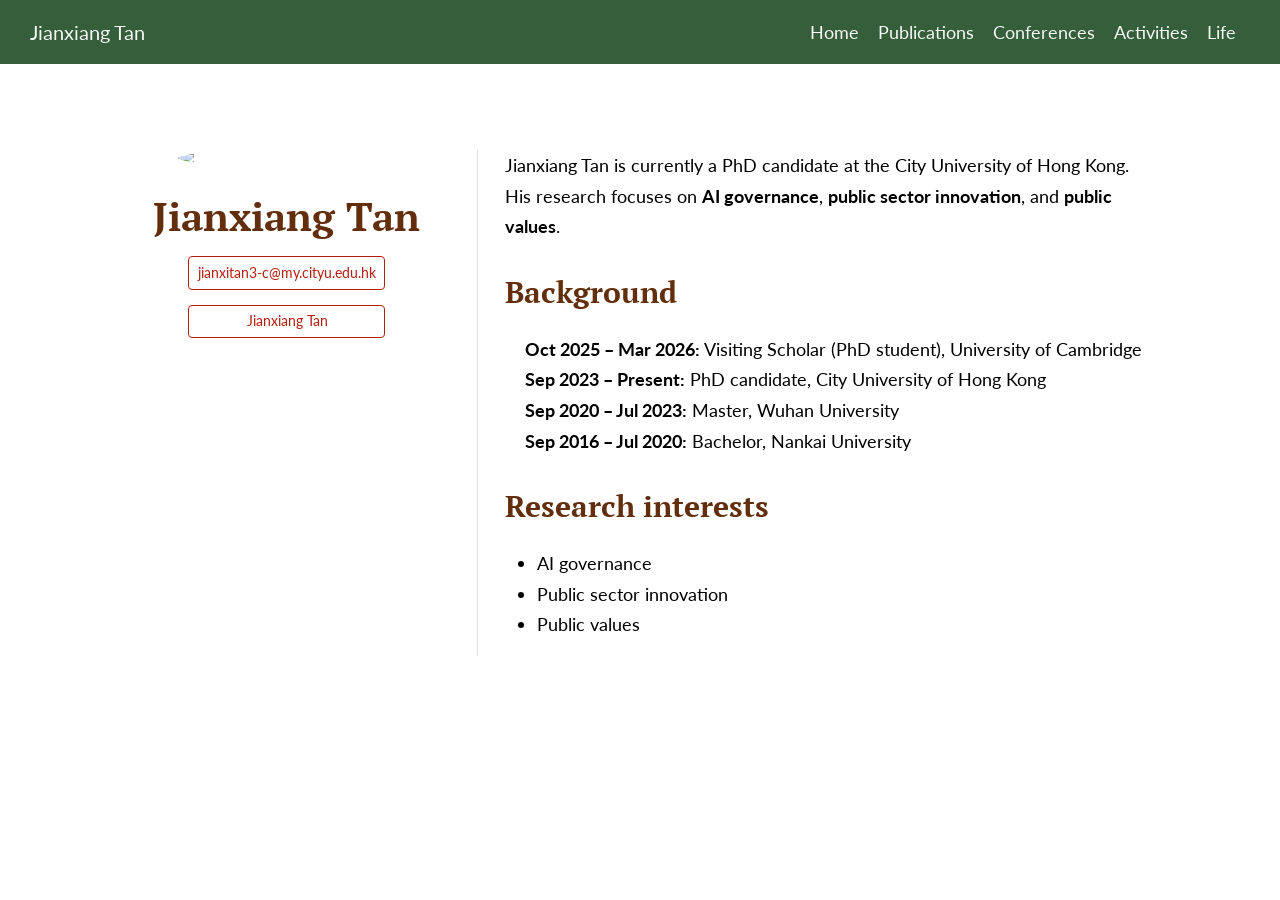
==== docs/index.html @ 8f4396fd "up" ====
<!DOCTYPE html>
<html xmlns="http://www.w3.org/1999/xhtml" lang="en" xml:lang="en"><head>

<meta charset="utf-8">
<meta name="generator" content="quarto-1.8.26">

<meta name="viewport" content="width=device-width, initial-scale=1.0, user-scalable=yes">


<title>Jianxiang Tan</title>
<style>
code{white-space: pre-wrap;}
span.smallcaps{font-variant: small-caps;}
div.columns{display: flex; gap: min(4vw, 1.5em);}
div.column{flex: auto; overflow-x: auto;}
div.hanging-indent{margin-left: 1.5em; text-indent: -1.5em;}
ul.task-list{list-style: none;}
ul.task-list li input[type="checkbox"] {
  width: 0.8em;
  margin: 0 0.8em 0.2em -1em; /* quarto-specific, see https://github.com/quarto-dev/quarto-cli/issues/4556 */ 
  vertical-align: middle;
}
</style>


<script src="site_libs/quarto-nav/quarto-nav.js"></script>
<script src="site_libs/quarto-nav/headroom.min.js"></script>
<script src="site_libs/clipboard/clipboard.min.js"></script>
<script src="site_libs/quarto-search/autocomplete.umd.js"></script>
<script src="site_libs/quarto-search/fuse.min.js"></script>
<script src="site_libs/quarto-search/quarto-search.js"></script>
<meta name="quarto:offset" content="./">
<link href="./images/site-logo.png" rel="icon" type="image/png">
<script src="site_libs/quarto-html/quarto.js" type="module"></script>
<script src="site_libs/quarto-html/tabsets/tabsets.js" type="module"></script>
<script src="site_libs/quarto-html/axe/axe-check.js" type="module"></script>
<script src="site_libs/quarto-html/popper.min.js"></script>
<script src="site_libs/quarto-html/tippy.umd.min.js"></script>
<link href="site_libs/quarto-html/tippy.css" rel="stylesheet">
<link href="site_libs/quarto-html/quarto-syntax-highlighting-2655609e4c4ce2e7dd4199da68fd4791.css" rel="stylesheet" id="quarto-text-highlighting-styles">
<script src="site_libs/bootstrap/bootstrap.min.js"></script>
<link href="site_libs/bootstrap/bootstrap-icons.css" rel="stylesheet">
<link href="site_libs/bootstrap/bootstrap-1a0819a297ff20267eb422198c76515e.min.css" rel="stylesheet" append-hash="true" id="quarto-bootstrap" data-mode="light">
<script id="quarto-search-options" type="application/json">{
  "location": "navbar",
  "copy-button": false,
  "collapse-after": 3,
  "panel-placement": "end",
  "type": "overlay",
  "limit": 50,
  "keyboard-shortcut": [
    "f",
    "/",
    "s"
  ],
  "show-item-context": false,
  "language": {
    "search-no-results-text": "No results",
    "search-matching-documents-text": "matching documents",
    "search-copy-link-title": "Copy link to search",
    "search-hide-matches-text": "Hide additional matches",
    "search-more-match-text": "more match in this document",
    "search-more-matches-text": "more matches in this document",
    "search-clear-button-title": "Clear",
    "search-text-placeholder": "",
    "search-detached-cancel-button-title": "Cancel",
    "search-submit-button-title": "Submit",
    "search-label": "Search"
  }
}</script>


</head>

<body class="nav-fixed fullcontent quarto-light">

<div id="quarto-search-results"></div>
  <header id="quarto-header" class="headroom fixed-top">
    <nav class="navbar navbar-expand-lg " data-bs-theme="dark">
      <div class="navbar-container container-fluid">
      <div class="navbar-brand-container mx-auto">
    <a class="navbar-brand" href="./index.html">
    <span class="navbar-title">Jianxiang Tan</span>
    </a>
  </div>
            <div id="quarto-search" class="" title="Search"></div>
          <button class="navbar-toggler" type="button" data-bs-toggle="collapse" data-bs-target="#navbarCollapse" aria-controls="navbarCollapse" role="menu" aria-expanded="false" aria-label="Toggle navigation" onclick="if (window.quartoToggleHeadroom) { window.quartoToggleHeadroom(); }">
  <span class="navbar-toggler-icon"></span>
</button>
          <div class="collapse navbar-collapse" id="navbarCollapse">
            <ul class="navbar-nav navbar-nav-scroll ms-auto">
  <li class="nav-item">
    <a class="nav-link active" href="./index.html" aria-current="page"> 
<span class="menu-text">Home</span></a>
  </li>  
  <li class="nav-item">
    <a class="nav-link" href="./publications.html"> 
<span class="menu-text">Publications</span></a>
  </li>  
  <li class="nav-item">
    <a class="nav-link" href="./conferences.html"> 
<span class="menu-text">Conferences</span></a>
  </li>  
  <li class="nav-item">
    <a class="nav-link" href="./activities.html"> 
<span class="menu-text">Activities</span></a>
  </li>  
  <li class="nav-item">
    <a class="nav-link" href="./life.html"> 
<span class="menu-text">Life</span></a>
  </li>  
</ul>
          </div> <!-- /navcollapse -->
            <div class="quarto-navbar-tools">
</div>
      </div> <!-- /container-fluid -->
    </nav>
</header>
<!-- content -->
<div id="quarto-content" class="quarto-container page-columns page-rows-contents page-layout-article page-navbar">
<!-- sidebar -->
<!-- margin-sidebar -->
    
<!-- main -->
<main class="content" id="quarto-document-content">




<div class="quarto-about-trestles">
  <div class="about-entity">
    <img src="images/jianxiang.png" class="about-image
  round " style="height: 12em; width: 12em;">
<header id="title-block-header" class="quarto-title-block default">
<div class="quarto-title">
<h1 class="title">Jianxiang Tan</h1>
</div>
<div class="quarto-title-meta">
  </div>
</header>
    <div class="about-links">
  <a href="" class="about-link" rel="" target="">
    <i class="bi bi-mailbox"></i>
     <span class="about-link-text">jianxitan3-c@my.cityu.edu.hk</span>
  </a>
  <a href="https://www.linkedin.com/in/jason-jianxiang-tan-1a70bb2a3/" class="about-link" rel="" target="">
    <i class="bi bi-linkedin"></i>
     <span class="about-link-text">Jianxiang Tan</span>
  </a>
</div>
  </div>
  <div class="about-contents"><div id="hero-heading">
<p class="hero-lead">
Jianxiang Tan is currently a PhD candidate at the City University of Hong Kong. His research focuses on <strong>AI governance</strong>, <strong>public sector innovation</strong>, and <strong>public values</strong>.
</p>
<section id="background" class="level2">
<h2 data-anchor-id="background">Background</h2>
<ul class="background-list">
<li class="single-line">
<strong>Oct 2025 – Mar 2026:</strong> Visiting Scholar (PhD student), University of Cambridge
</li>
<li class="single-line">
<strong>Sep 2023 – Present:</strong> PhD candidate, City University of Hong Kong
</li>
<li class="single-line">
<strong>Sep 2020 – Jul 2023:</strong> Master, Wuhan University
</li>
<li class="single-line">
<strong>Sep 2016 – Jul 2020:</strong> Bachelor, Nankai University
</li>
</ul>
</section>
<section id="research-interests" class="level2">
<h2 data-anchor-id="research-interests">Research interests</h2>
<ul>
<li>AI governance</li>
<li>Public sector innovation</li>
<li>Public values</li>
</ul>
</section>
</div></div>
</div>





</main> <!-- /main -->
<script id="quarto-html-after-body" type="application/javascript">
  window.document.addEventListener("DOMContentLoaded", function (event) {
    const isCodeAnnotation = (el) => {
      for (const clz of el.classList) {
        if (clz.startsWith('code-annotation-')) {                     
          return true;
        }
      }
      return false;
    }
    const onCopySuccess = function(e) {
      // button target
      const button = e.trigger;
      // don't keep focus
      button.blur();
      // flash "checked"
      button.classList.add('code-copy-button-checked');
      var currentTitle = button.getAttribute("title");
      button.setAttribute("title", "Copied!");
      let tooltip;
      if (window.bootstrap) {
        button.setAttribute("data-bs-toggle", "tooltip");
        button.setAttribute("data-bs-placement", "left");
        button.setAttribute("data-bs-title", "Copied!");
        tooltip = new bootstrap.Tooltip(button, 
          { trigger: "manual", 
            customClass: "code-copy-button-tooltip",
            offset: [0, -8]});
        tooltip.show();    
      }
      setTimeout(function() {
        if (tooltip) {
          tooltip.hide();
          button.removeAttribute("data-bs-title");
          button.removeAttribute("data-bs-toggle");
          button.removeAttribute("data-bs-placement");
        }
        button.setAttribute("title", currentTitle);
        button.classList.remove('code-copy-button-checked');
      }, 1000);
      // clear code selection
      e.clearSelection();
    }
    const getTextToCopy = function(trigger) {
      const outerScaffold = trigger.parentElement.cloneNode(true);
      const codeEl = outerScaffold.querySelector('code');
      for (const childEl of codeEl.children) {
        if (isCodeAnnotation(childEl)) {
          childEl.remove();
        }
      }
      return codeEl.innerText;
    }
    const clipboard = new window.ClipboardJS('.code-copy-button:not([data-in-quarto-modal])', {
      text: getTextToCopy
    });
    clipboard.on('success', onCopySuccess);
    if (window.document.getElementById('quarto-embedded-source-code-modal')) {
      const clipboardModal = new window.ClipboardJS('.code-copy-button[data-in-quarto-modal]', {
        text: getTextToCopy,
        container: window.document.getElementById('quarto-embedded-source-code-modal')
      });
      clipboardModal.on('success', onCopySuccess);
    }
      var localhostRegex = new RegExp(/^(?:http|https):\/\/localhost\:?[0-9]*\//);
      var mailtoRegex = new RegExp(/^mailto:/);
        var filterRegex = new RegExp("https:\/\/jianxiang\.github\.io");
      var isInternal = (href) => {
          return filterRegex.test(href) || localhostRegex.test(href) || mailtoRegex.test(href);
      }
      // Inspect non-navigation links and adorn them if external
     var links = window.document.querySelectorAll('a[href]:not(.nav-link):not(.navbar-brand):not(.toc-action):not(.sidebar-link):not(.sidebar-item-toggle):not(.pagination-link):not(.no-external):not([aria-hidden]):not(.dropdown-item):not(.quarto-navigation-tool):not(.about-link)');
      for (var i=0; i<links.length; i++) {
        const link = links[i];
        if (!isInternal(link.href)) {
          // undo the damage that might have been done by quarto-nav.js in the case of
          // links that we want to consider external
          if (link.dataset.originalHref !== undefined) {
            link.href = link.dataset.originalHref;
          }
        }
      }
    function tippyHover(el, contentFn, onTriggerFn, onUntriggerFn) {
      const config = {
        allowHTML: true,
        maxWidth: 500,
        delay: 100,
        arrow: false,
        appendTo: function(el) {
            return el.parentElement;
        },
        interactive: true,
        interactiveBorder: 10,
        theme: 'quarto',
        placement: 'bottom-start',
      };
      if (contentFn) {
        config.content = contentFn;
      }
      if (onTriggerFn) {
        config.onTrigger = onTriggerFn;
      }
      if (onUntriggerFn) {
        config.onUntrigger = onUntriggerFn;
      }
      window.tippy(el, config); 
    }
    const noterefs = window.document.querySelectorAll('a[role="doc-noteref"]');
    for (var i=0; i<noterefs.length; i++) {
      const ref = noterefs[i];
      tippyHover(ref, function() {
        // use id or data attribute instead here
        let href = ref.getAttribute('data-footnote-href') || ref.getAttribute('href');
        try { href = new URL(href).hash; } catch {}
        const id = href.replace(/^#\/?/, "");
        const note = window.document.getElementById(id);
        if (note) {
          return note.innerHTML;
        } else {
          return "";
        }
      });
    }
    const xrefs = window.document.querySelectorAll('a.quarto-xref');
    const processXRef = (id, note) => {
      // Strip column container classes
      const stripColumnClz = (el) => {
        el.classList.remove("page-full", "page-columns");
        if (el.children) {
          for (const child of el.children) {
            stripColumnClz(child);
          }
        }
      }
      stripColumnClz(note)
      if (id === null || id.startsWith('sec-')) {
        // Special case sections, only their first couple elements
        const container = document.createElement("div");
        if (note.children && note.children.length > 2) {
          container.appendChild(note.children[0].cloneNode(true));
          for (let i = 1; i < note.children.length; i++) {
            const child = note.children[i];
            if (child.tagName === "P" && child.innerText === "") {
              continue;
            } else {
              container.appendChild(child.cloneNode(true));
              break;
            }
          }
          if (window.Quarto?.typesetMath) {
            window.Quarto.typesetMath(container);
          }
          return container.innerHTML
        } else {
          if (window.Quarto?.typesetMath) {
            window.Quarto.typesetMath(note);
          }
          return note.innerHTML;
        }
      } else {
        // Remove any anchor links if they are present
        const anchorLink = note.querySelector('a.anchorjs-link');
        if (anchorLink) {
          anchorLink.remove();
        }
        if (window.Quarto?.typesetMath) {
          window.Quarto.typesetMath(note);
        }
        if (note.classList.contains("callout")) {
          return note.outerHTML;
        } else {
          return note.innerHTML;
        }
      }
    }
    for (var i=0; i<xrefs.length; i++) {
      const xref = xrefs[i];
      tippyHover(xref, undefined, function(instance) {
        instance.disable();
        let url = xref.getAttribute('href');
        let hash = undefined; 
        if (url.startsWith('#')) {
          hash = url;
        } else {
          try { hash = new URL(url).hash; } catch {}
        }
        if (hash) {
          const id = hash.replace(/^#\/?/, "");
          const note = window.document.getElementById(id);
          if (note !== null) {
            try {
              const html = processXRef(id, note.cloneNode(true));
              instance.setContent(html);
            } finally {
              instance.enable();
              instance.show();
            }
          } else {
            // See if we can fetch this
            fetch(url.split('#')[0])
            .then(res => res.text())
            .then(html => {
              const parser = new DOMParser();
              const htmlDoc = parser.parseFromString(html, "text/html");
              const note = htmlDoc.getElementById(id);
              if (note !== null) {
                const html = processXRef(id, note);
                instance.setContent(html);
              } 
            }).finally(() => {
              instance.enable();
              instance.show();
            });
          }
        } else {
          // See if we can fetch a full url (with no hash to target)
          // This is a special case and we should probably do some content thinning / targeting
          fetch(url)
          .then(res => res.text())
          .then(html => {
            const parser = new DOMParser();
            const htmlDoc = parser.parseFromString(html, "text/html");
            const note = htmlDoc.querySelector('main.content');
            if (note !== null) {
              // This should only happen for chapter cross references
              // (since there is no id in the URL)
              // remove the first header
              if (note.children.length > 0 && note.children[0].tagName === "HEADER") {
                note.children[0].remove();
              }
              const html = processXRef(null, note);
              instance.setContent(html);
            } 
          }).finally(() => {
            instance.enable();
            instance.show();
          });
        }
      }, function(instance) {
      });
    }
        let selectedAnnoteEl;
        const selectorForAnnotation = ( cell, annotation) => {
          let cellAttr = 'data-code-cell="' + cell + '"';
          let lineAttr = 'data-code-annotation="' +  annotation + '"';
          const selector = 'span[' + cellAttr + '][' + lineAttr + ']';
          return selector;
        }
        const selectCodeLines = (annoteEl) => {
          const doc = window.document;
          const targetCell = annoteEl.getAttribute("data-target-cell");
          const targetAnnotation = annoteEl.getAttribute("data-target-annotation");
          const annoteSpan = window.document.querySelector(selectorForAnnotation(targetCell, targetAnnotation));
          const lines = annoteSpan.getAttribute("data-code-lines").split(",");
          const lineIds = lines.map((line) => {
            return targetCell + "-" + line;
          })
          let top = null;
          let height = null;
          let parent = null;
          if (lineIds.length > 0) {
              //compute the position of the single el (top and bottom and make a div)
              const el = window.document.getElementById(lineIds[0]);
              top = el.offsetTop;
              height = el.offsetHeight;
              parent = el.parentElement.parentElement;
            if (lineIds.length > 1) {
              const lastEl = window.document.getElementById(lineIds[lineIds.length - 1]);
              const bottom = lastEl.offsetTop + lastEl.offsetHeight;
              height = bottom - top;
            }
            if (top !== null && height !== null && parent !== null) {
              // cook up a div (if necessary) and position it 
              let div = window.document.getElementById("code-annotation-line-highlight");
              if (div === null) {
                div = window.document.createElement("div");
                div.setAttribute("id", "code-annotation-line-highlight");
                div.style.position = 'absolute';
                parent.appendChild(div);
              }
              div.style.top = top - 2 + "px";
              div.style.height = height + 4 + "px";
              div.style.left = 0;
              let gutterDiv = window.document.getElementById("code-annotation-line-highlight-gutter");
              if (gutterDiv === null) {
                gutterDiv = window.document.createElement("div");
                gutterDiv.setAttribute("id", "code-annotation-line-highlight-gutter");
                gutterDiv.style.position = 'absolute';
                const codeCell = window.document.getElementById(targetCell);
                const gutter = codeCell.querySelector('.code-annotation-gutter');
                gutter.appendChild(gutterDiv);
              }
              gutterDiv.style.top = top - 2 + "px";
              gutterDiv.style.height = height + 4 + "px";
            }
            selectedAnnoteEl = annoteEl;
          }
        };
        const unselectCodeLines = () => {
          const elementsIds = ["code-annotation-line-highlight", "code-annotation-line-highlight-gutter"];
          elementsIds.forEach((elId) => {
            const div = window.document.getElementById(elId);
            if (div) {
              div.remove();
            }
          });
          selectedAnnoteEl = undefined;
        };
          // Handle positioning of the toggle
      window.addEventListener(
        "resize",
        throttle(() => {
          elRect = undefined;
          if (selectedAnnoteEl) {
            selectCodeLines(selectedAnnoteEl);
          }
        }, 10)
      );
      function throttle(fn, ms) {
      let throttle = false;
      let timer;
        return (...args) => {
          if(!throttle) { // first call gets through
              fn.apply(this, args);
              throttle = true;
          } else { // all the others get throttled
              if(timer) clearTimeout(timer); // cancel #2
              timer = setTimeout(() => {
                fn.apply(this, args);
                timer = throttle = false;
              }, ms);
          }
        };
      }
        // Attach click handler to the DT
        const annoteDls = window.document.querySelectorAll('dt[data-target-cell]');
        for (const annoteDlNode of annoteDls) {
          annoteDlNode.addEventListener('click', (event) => {
            const clickedEl = event.target;
            if (clickedEl !== selectedAnnoteEl) {
              unselectCodeLines();
              const activeEl = window.document.querySelector('dt[data-target-cell].code-annotation-active');
              if (activeEl) {
                activeEl.classList.remove('code-annotation-active');
              }
              selectCodeLines(clickedEl);
              clickedEl.classList.add('code-annotation-active');
            } else {
              // Unselect the line
              unselectCodeLines();
              clickedEl.classList.remove('code-annotation-active');
            }
          });
        }
    const findCites = (el) => {
      const parentEl = el.parentElement;
      if (parentEl) {
        const cites = parentEl.dataset.cites;
        if (cites) {
          return {
            el,
            cites: cites.split(' ')
          };
        } else {
          return findCites(el.parentElement)
        }
      } else {
        return undefined;
      }
    };
    var bibliorefs = window.document.querySelectorAll('a[role="doc-biblioref"]');
    for (var i=0; i<bibliorefs.length; i++) {
      const ref = bibliorefs[i];
      const citeInfo = findCites(ref);
      if (citeInfo) {
        tippyHover(citeInfo.el, function() {
          var popup = window.document.createElement('div');
          citeInfo.cites.forEach(function(cite) {
            var citeDiv = window.document.createElement('div');
            citeDiv.classList.add('hanging-indent');
            citeDiv.classList.add('csl-entry');
            var biblioDiv = window.document.getElementById('ref-' + cite);
            if (biblioDiv) {
              citeDiv.innerHTML = biblioDiv.innerHTML;
            }
            popup.appendChild(citeDiv);
          });
          return popup.innerHTML;
        });
      }
    }
  });
  </script>
</div> <!-- /content -->




</body></html>
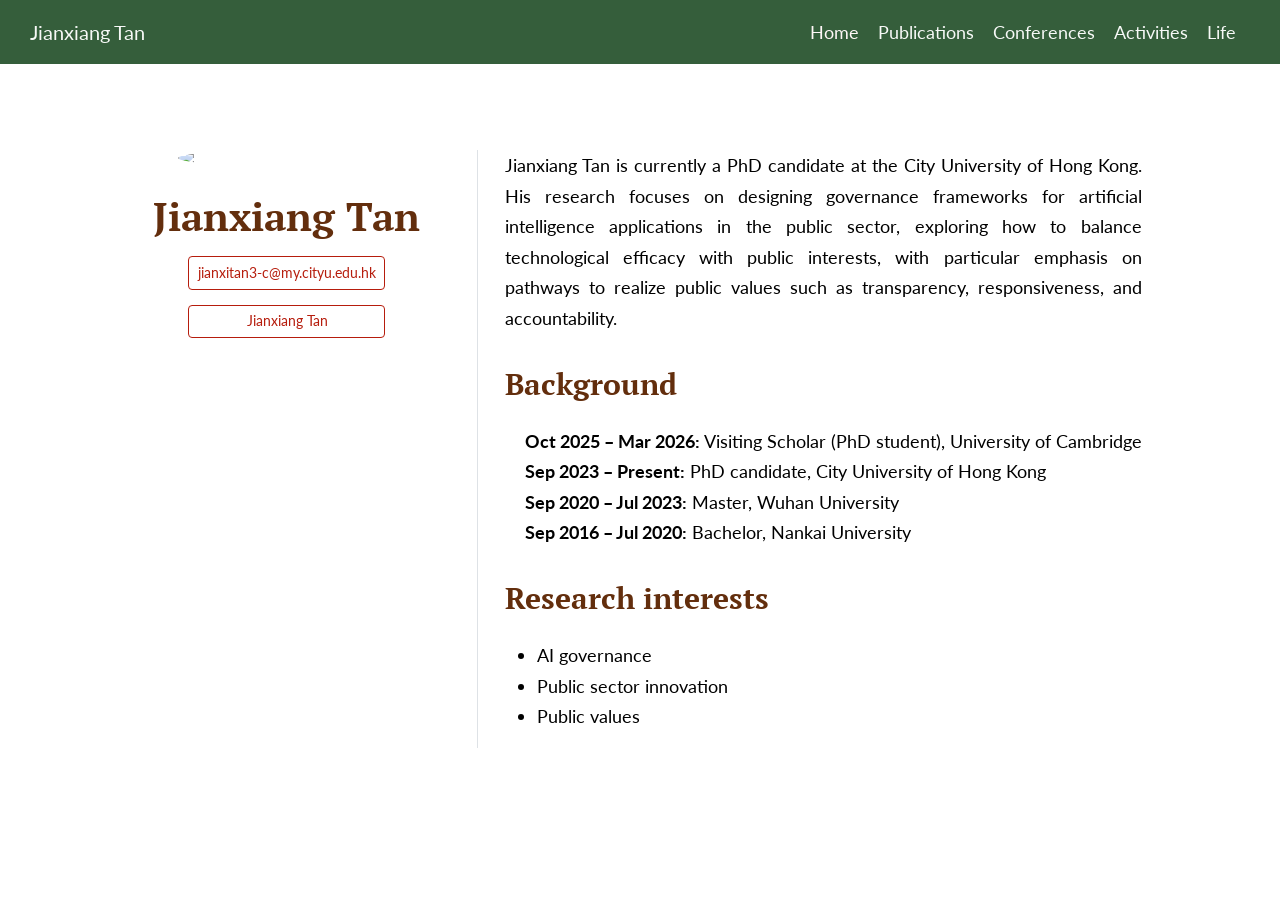
==== commit 9ae9d341: "up" ====
--- a/docs/index.html
+++ b/docs/index.html
@@ -40,7 +40,7 @@
 <link href="site_libs/quarto-html/quarto-syntax-highlighting-2655609e4c4ce2e7dd4199da68fd4791.css" rel="stylesheet" id="quarto-text-highlighting-styles">
 <script src="site_libs/bootstrap/bootstrap.min.js"></script>
 <link href="site_libs/bootstrap/bootstrap-icons.css" rel="stylesheet">
-<link href="site_libs/bootstrap/bootstrap-1a0819a297ff20267eb422198c76515e.min.css" rel="stylesheet" append-hash="true" id="quarto-bootstrap" data-mode="light">
+<link href="site_libs/bootstrap/bootstrap-2f5d10a1a7ddf97fd43c06fd127f6e2a.min.css" rel="stylesheet" append-hash="true" id="quarto-bootstrap" data-mode="light">
 <script id="quarto-search-options" type="application/json">{
   "location": "navbar",
   "copy-button": false,
@@ -151,7 +151,7 @@
   </div>
   <div class="about-contents"><div id="hero-heading">
 <p class="hero-lead">
-Jianxiang Tan is currently a PhD candidate at the City University of Hong Kong. His research focuses on <strong>AI governance</strong>, <strong>public sector innovation</strong>, and <strong>public values</strong>.
+Jianxiang Tan is currently a PhD candidate at the City University of Hong Kong. His research focuses on designing governance frameworks for artificial intelligence applications in the public sector, exploring how to balance technological efficacy with public interests, with particular emphasis on pathways to realize public values such as transparency, responsiveness, and accountability.
 </p>
 <section id="background" class="level2">
 <h2 data-anchor-id="background">Background</h2>
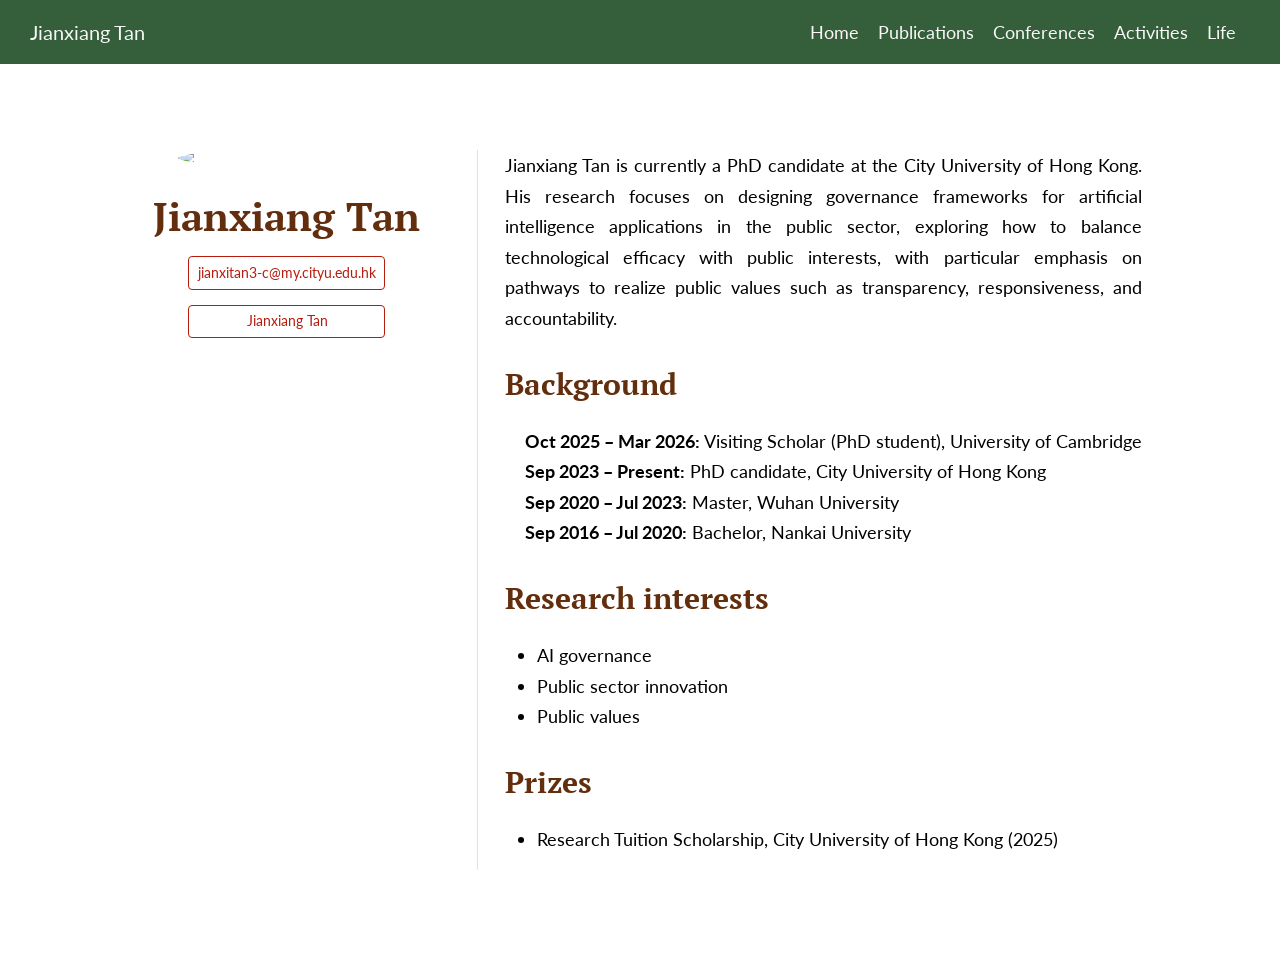
==== commit f46a953f: "e" ====
--- a/docs/index.html
+++ b/docs/index.html
@@ -178,6 +178,12 @@
 <li>Public values</li>
 </ul>
 </section>
+<section id="prizes" class="level2">
+<h2 data-anchor-id="prizes">Prizes</h2>
+<ul>
+<li>Research Tuition Scholarship, City University of Hong Kong (2025)</li>
+</ul>
+</section>
 </div></div>
 </div>
 
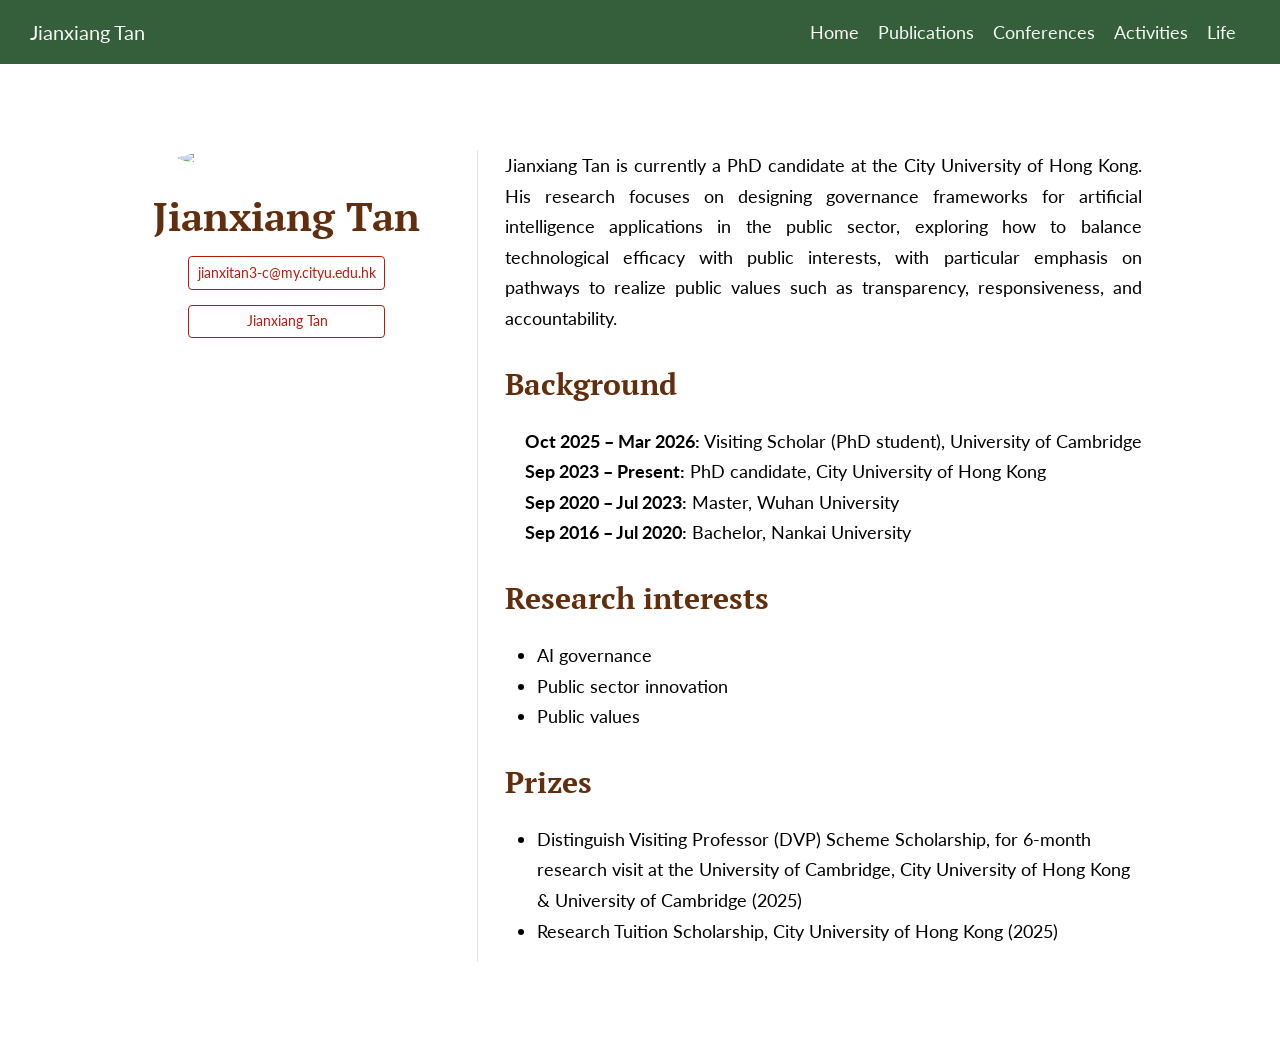
==== commit a70eff2e: "1" ====
--- a/docs/index.html
+++ b/docs/index.html
@@ -181,6 +181,7 @@
 <section id="prizes" class="level2">
 <h2 data-anchor-id="prizes">Prizes</h2>
 <ul>
+<li>Distinguish Visiting Professor (DVP) Scheme Scholarship, for 6-month research visit at the University of Cambridge, City University of Hong Kong &amp; University of Cambridge (2025)</li>
 <li>Research Tuition Scholarship, City University of Hong Kong (2025)</li>
 </ul>
 </section>
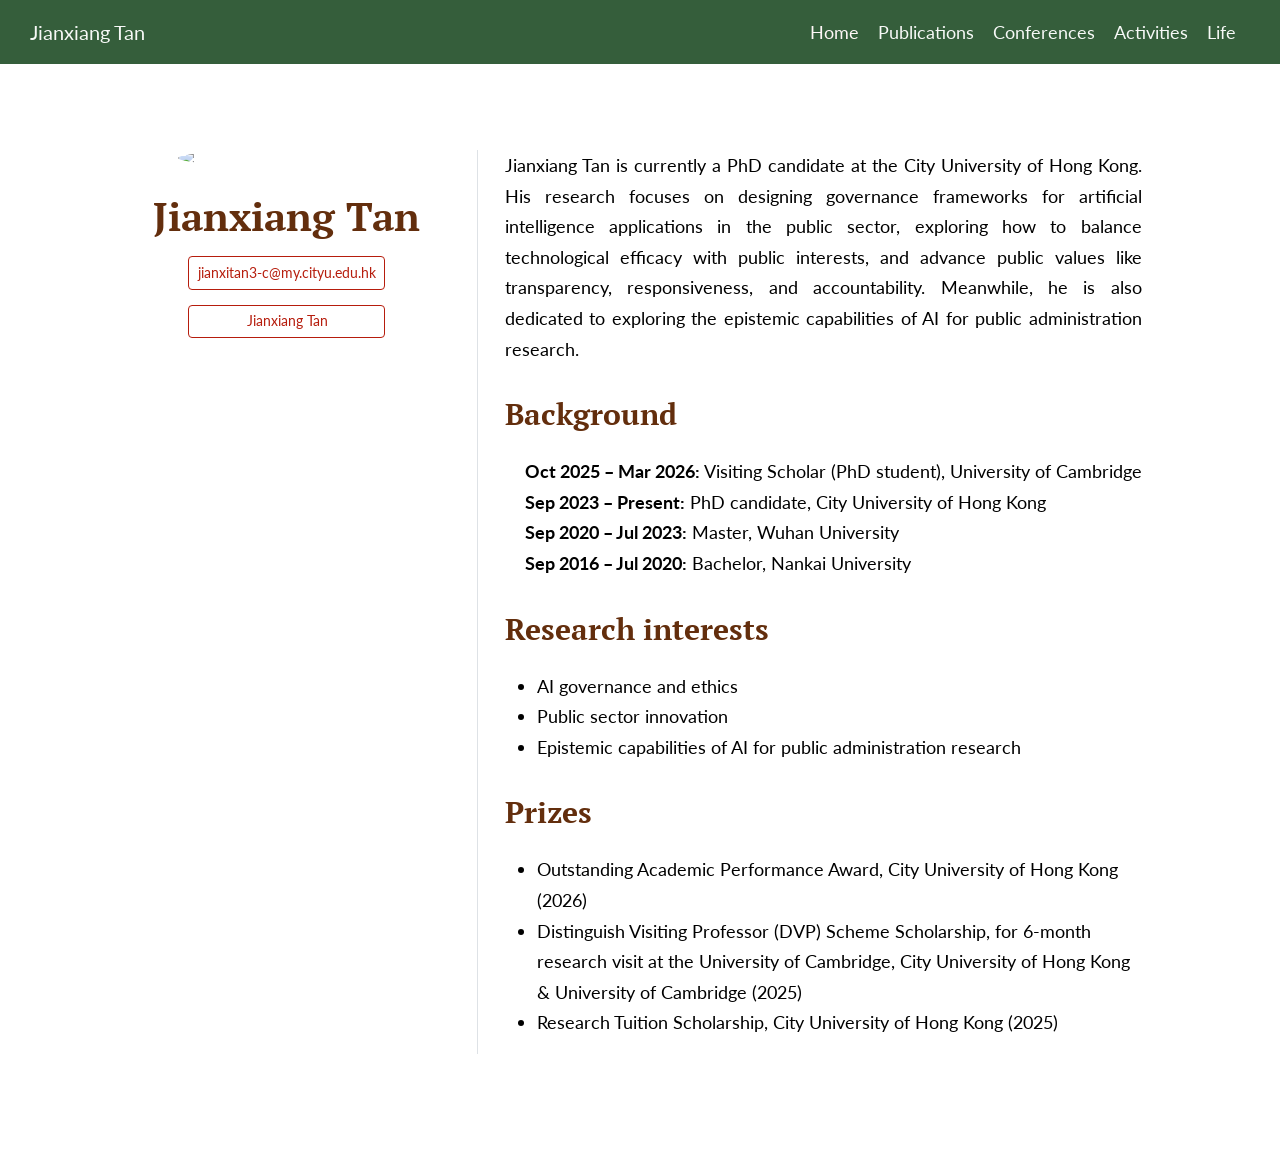
==== commit 6dc7fcaa: "l" ====
--- a/docs/index.html
+++ b/docs/index.html
@@ -151,7 +151,7 @@
   </div>
   <div class="about-contents"><div id="hero-heading">
 <p class="hero-lead">
-Jianxiang Tan is currently a PhD candidate at the City University of Hong Kong. His research focuses on designing governance frameworks for artificial intelligence applications in the public sector, exploring how to balance technological efficacy with public interests, with particular emphasis on pathways to realize public values such as transparency, responsiveness, and accountability.
+Jianxiang Tan is currently a PhD candidate at the City University of Hong Kong. His research focuses on designing governance frameworks for artificial intelligence applications in the public sector, exploring how to balance technological efficacy with public interests, and advance public values like transparency, responsiveness, and accountability. Meanwhile, he is also dedicated to exploring the epistemic capabilities of AI for public administration research.
 </p>
 <section id="background" class="level2">
 <h2 data-anchor-id="background">Background</h2>
@@ -173,14 +173,15 @@
 <section id="research-interests" class="level2">
 <h2 data-anchor-id="research-interests">Research interests</h2>
 <ul>
-<li>AI governance</li>
+<li>AI governance and ethics</li>
 <li>Public sector innovation</li>
-<li>Public values</li>
+<li>Epistemic capabilities of AI for public administration research</li>
 </ul>
 </section>
 <section id="prizes" class="level2">
 <h2 data-anchor-id="prizes">Prizes</h2>
 <ul>
+<li>Outstanding Academic Performance Award, City University of Hong Kong (2026)</li>
 <li>Distinguish Visiting Professor (DVP) Scheme Scholarship, for 6-month research visit at the University of Cambridge, City University of Hong Kong &amp; University of Cambridge (2025)</li>
 <li>Research Tuition Scholarship, City University of Hong Kong (2025)</li>
 </ul>
@@ -259,7 +260,7 @@
     }
       var localhostRegex = new RegExp(/^(?:http|https):\/\/localhost\:?[0-9]*\//);
       var mailtoRegex = new RegExp(/^mailto:/);
-        var filterRegex = new RegExp("https:\/\/jianxiang\.github\.io");
+        var filterRegex = new RegExp("https:\/\/jianxiang-Tan\.github\.io");
       var isInternal = (href) => {
           return filterRegex.test(href) || localhostRegex.test(href) || mailtoRegex.test(href);
       }
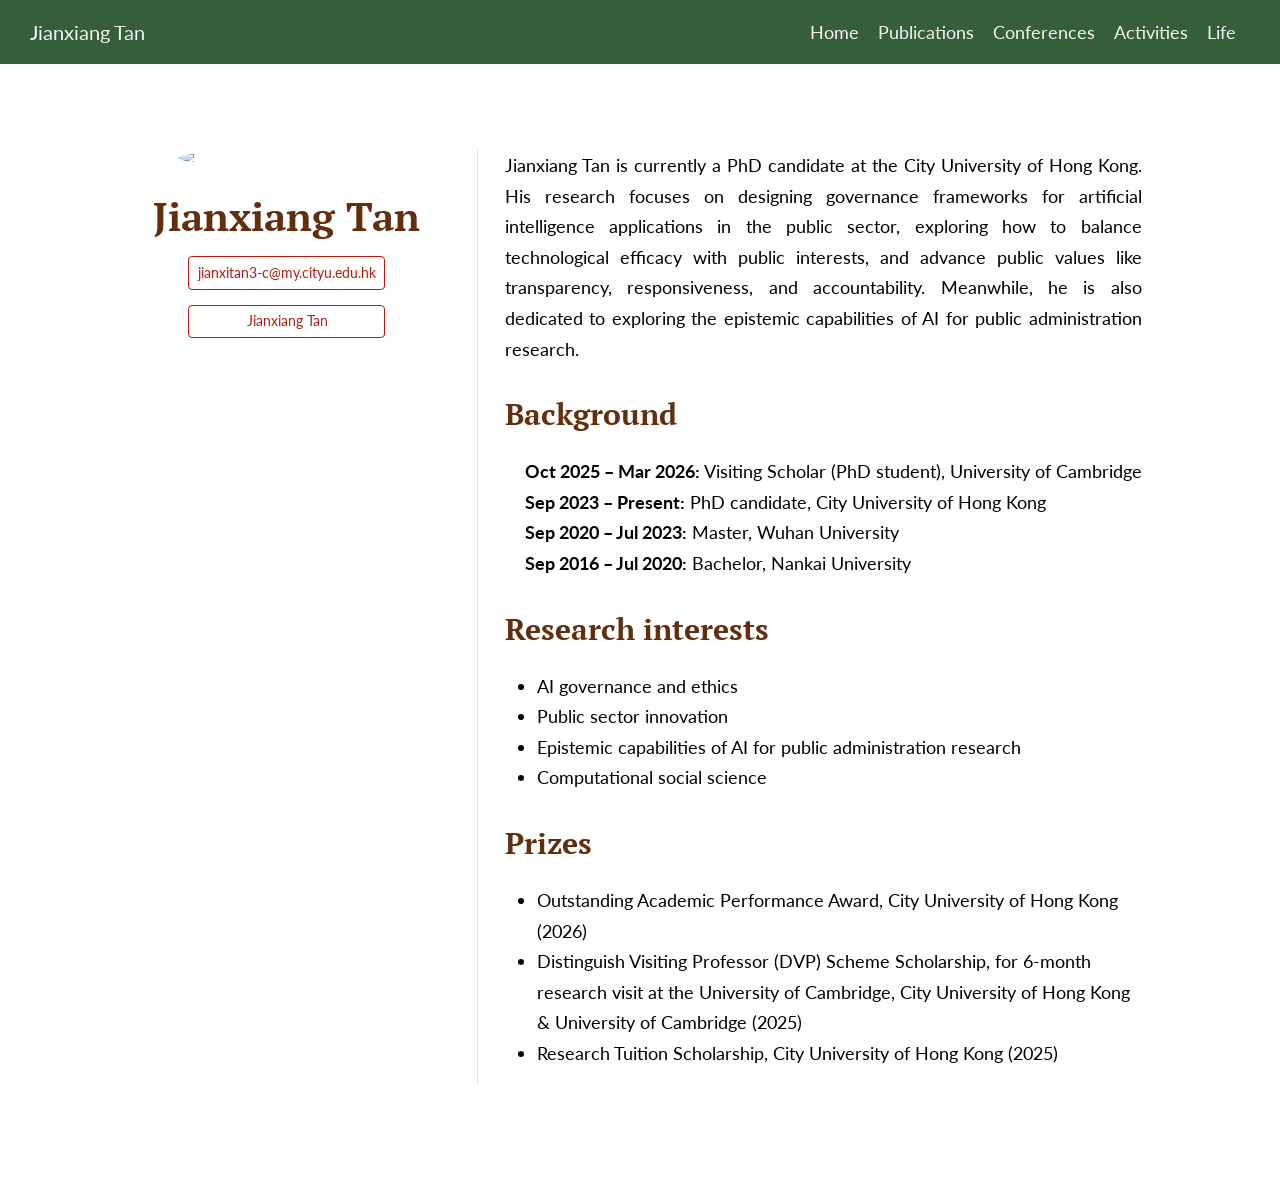
==== commit f1ab3d9b: "1" ====
--- a/docs/index.html
+++ b/docs/index.html
@@ -176,6 +176,7 @@
 <li>AI governance and ethics</li>
 <li>Public sector innovation</li>
 <li>Epistemic capabilities of AI for public administration research</li>
+<li>Computational social science</li>
 </ul>
 </section>
 <section id="prizes" class="level2">
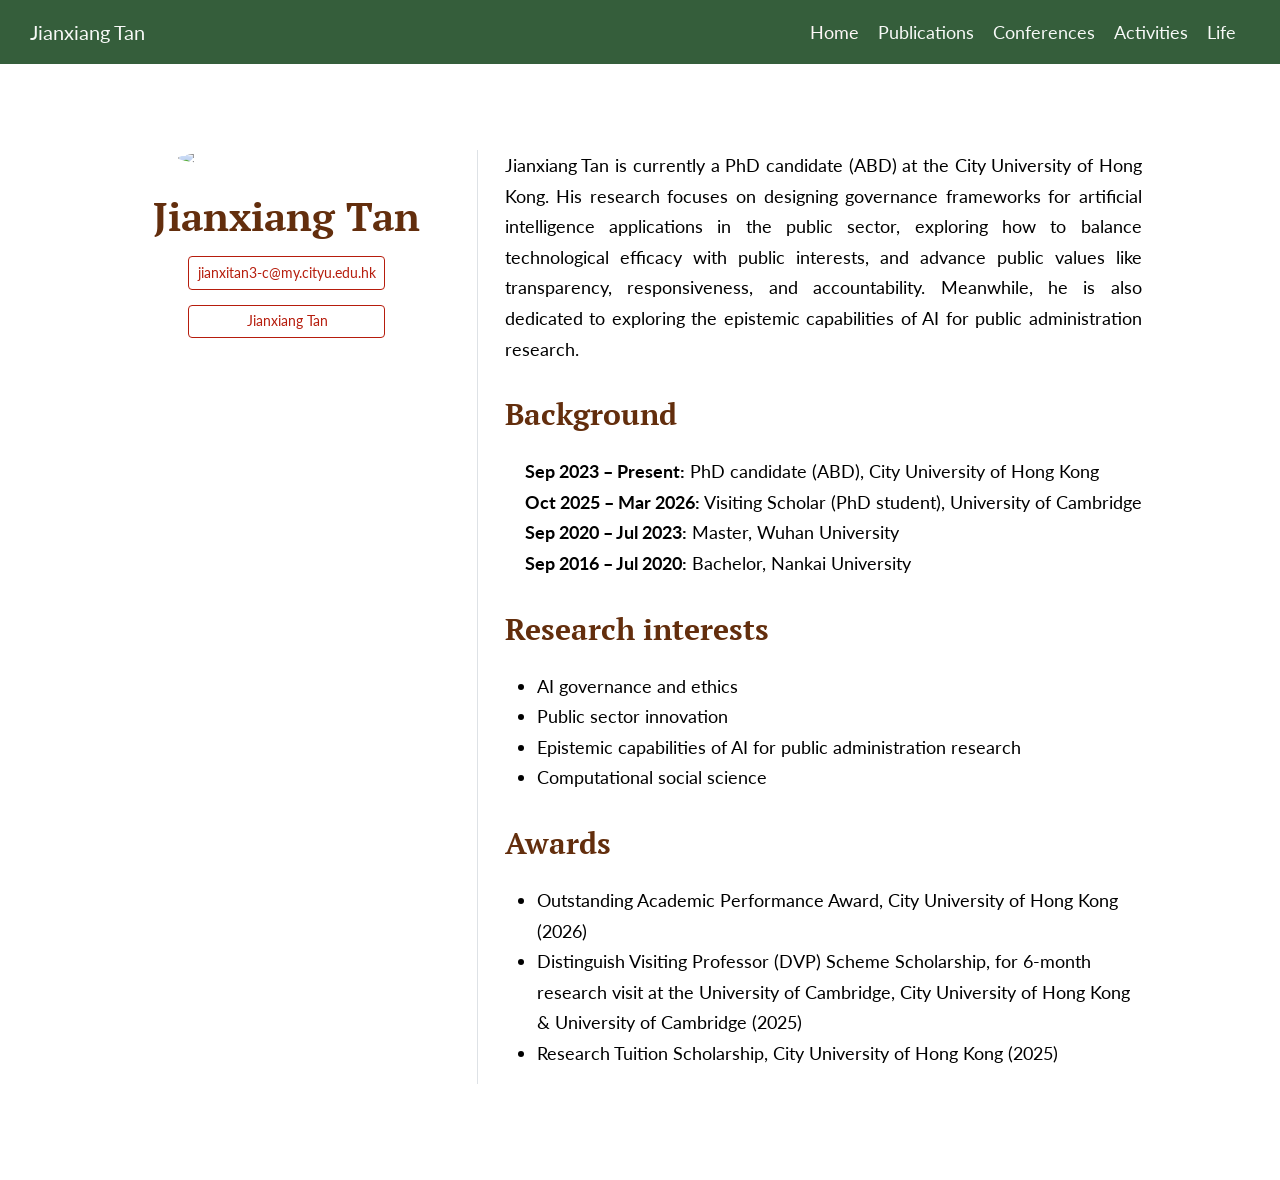
==== commit 4170d397: "1 11" ====
--- a/docs/index.html
+++ b/docs/index.html
@@ -151,16 +151,16 @@
   </div>
   <div class="about-contents"><div id="hero-heading">
 <p class="hero-lead">
-Jianxiang Tan is currently a PhD candidate at the City University of Hong Kong. His research focuses on designing governance frameworks for artificial intelligence applications in the public sector, exploring how to balance technological efficacy with public interests, and advance public values like transparency, responsiveness, and accountability. Meanwhile, he is also dedicated to exploring the epistemic capabilities of AI for public administration research.
+Jianxiang Tan is currently a PhD candidate (ABD) at the City University of Hong Kong. His research focuses on designing governance frameworks for artificial intelligence applications in the public sector, exploring how to balance technological efficacy with public interests, and advance public values like transparency, responsiveness, and accountability. Meanwhile, he is also dedicated to exploring the epistemic capabilities of AI for public administration research.
 </p>
 <section id="background" class="level2">
 <h2 data-anchor-id="background">Background</h2>
 <ul class="background-list">
 <li class="single-line">
-<strong>Oct 2025 – Mar 2026:</strong> Visiting Scholar (PhD student), University of Cambridge
+<strong>Sep 2023 – Present:</strong> PhD candidate (ABD), City University of Hong Kong
 </li>
 <li class="single-line">
-<strong>Sep 2023 – Present:</strong> PhD candidate, City University of Hong Kong
+<strong>Oct 2025 – Mar 2026:</strong> Visiting Scholar (PhD student), University of Cambridge
 </li>
 <li class="single-line">
 <strong>Sep 2020 – Jul 2023:</strong> Master, Wuhan University
@@ -179,8 +179,8 @@
 <li>Computational social science</li>
 </ul>
 </section>
-<section id="prizes" class="level2">
-<h2 data-anchor-id="prizes">Prizes</h2>
+<section id="awards" class="level2">
+<h2 data-anchor-id="awards">Awards</h2>
 <ul>
 <li>Outstanding Academic Performance Award, City University of Hong Kong (2026)</li>
 <li>Distinguish Visiting Professor (DVP) Scheme Scholarship, for 6-month research visit at the University of Cambridge, City University of Hong Kong &amp; University of Cambridge (2025)</li>
